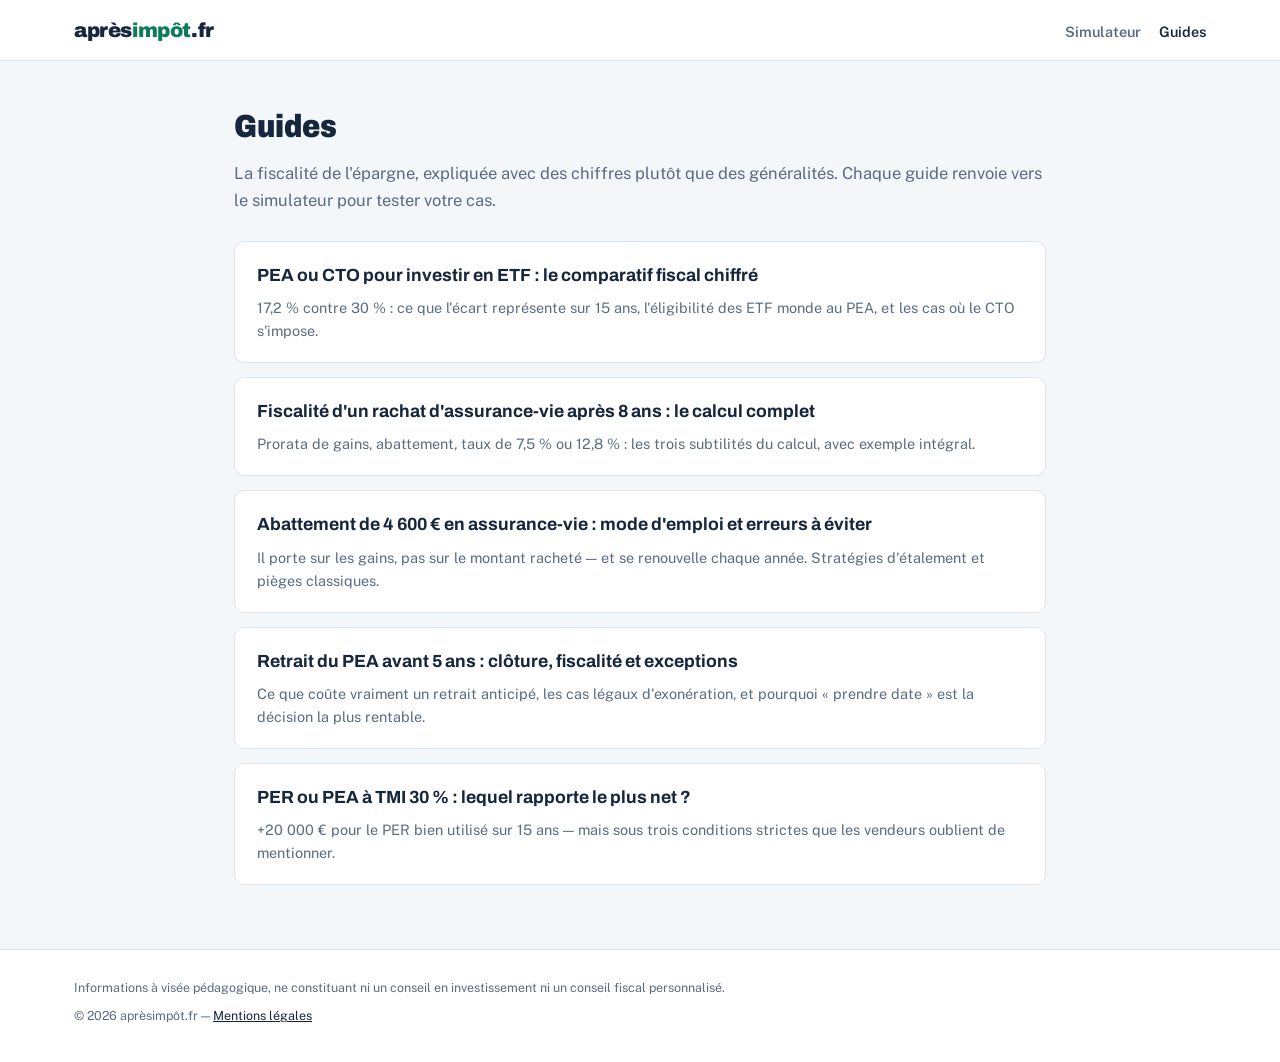
==== guides/index.html @ abb74b87 "Add files via upload" ====
<!DOCTYPE html>
<html lang="fr">
<head>
<meta charset="UTF-8"><meta name="viewport" content="width=device-width, initial-scale=1.0">
<title>Guides fiscalité de l'épargne : PEA, assurance-vie, CTO, PER — aprèsimpôt.fr</title>
<meta name="description" content="Guides pratiques et chiffrés sur la fiscalité des enveloppes d'épargne françaises : rachats d'assurance-vie, abattements, retraits PEA, arbitrage PER/PEA.">
<link rel="canonical" href="https://www.apresimpot.fr/guides/">
<link rel="preconnect" href="https://fonts.googleapis.com"><link rel="preconnect" href="https://fonts.gstatic.com" crossorigin>
<link href="https://fonts.googleapis.com/css2?family=Archivo:wdth,wght@62..125,400..900&family=Public+Sans:wght@400;500;600&family=Spline+Sans+Mono:wght@400;500;700&display=swap" rel="stylesheet">
<link rel="stylesheet" href="../style.css">
</head>
<body>
<header><div class="header-in">
  <a class="logo" href="../index.html">après<span class="net-word">impôt</span>.fr</a>
  <nav class="main"><a href="../index.html">Simulateur</a><a href="index.html" aria-current="page">Guides</a></nav>
</div></header>

<main class="guide-list">
<h1>Guides</h1>
<p>La fiscalité de l'épargne, expliquée avec des chiffres plutôt que des généralités. Chaque guide renvoie vers le simulateur pour tester votre cas.</p>

<div class="guide-card">
<a href="pea-ou-cto-etf.html">PEA ou CTO pour investir en ETF : le comparatif fiscal chiffré</a>
<p>17,2 % contre 30 % : ce que l'écart représente sur 15 ans, l'éligibilité des ETF monde au PEA, et les cas où le CTO s'impose.</p>
</div>

<div class="guide-card">
<a href="fiscalite-rachat-assurance-vie-8-ans.html">Fiscalité d'un rachat d'assurance-vie après 8 ans : le calcul complet</a>
<p>Prorata de gains, abattement, taux de 7,5 % ou 12,8 % : les trois subtilités du calcul, avec exemple intégral.</p>
</div>

<div class="guide-card">
<a href="abattement-4600-assurance-vie.html">Abattement de 4 600 € en assurance-vie : mode d'emploi et erreurs à éviter</a>
<p>Il porte sur les gains, pas sur le montant racheté — et se renouvelle chaque année. Stratégies d'étalement et pièges classiques.</p>
</div>

<div class="guide-card">
<a href="retrait-pea-avant-5-ans.html">Retrait du PEA avant 5 ans : clôture, fiscalité et exceptions</a>
<p>Ce que coûte vraiment un retrait anticipé, les cas légaux d'exonération, et pourquoi « prendre date » est la décision la plus rentable.</p>
</div>

<div class="guide-card">
<a href="per-ou-pea-tmi-30.html">PER ou PEA à TMI 30 % : lequel rapporte le plus net ?</a>
<p>+20 000 € pour le PER bien utilisé sur 15 ans — mais sous trois conditions strictes que les vendeurs oublient de mentionner.</p>
</div>
</main>

<footer><div class="footer-in">
<p>Informations à visée pédagogique, ne constituant ni un conseil en investissement ni un conseil fiscal personnalisé.</p>
<p>© 2026 aprèsimpôt.fr — <a href="../mentions-legales.html">Mentions légales</a></p>
</div></footer>
</body>
</html>
---- style.css ----
:root{
  --ink:#16263D;--paper:#F4F7FA;--card:#FFFFFF;--net:#0E7C5B;--tax:#B23A2F;
  --line:#DCE4EC;--muted:#5B6B80;--radius:10px;
}
*{box-sizing:border-box;margin:0;padding:0}
body{font-family:'Public Sans',system-ui,sans-serif;background:var(--paper);color:var(--ink);line-height:1.6;font-size:16.5px}
a{color:var(--ink)}
:focus-visible{outline:3px solid var(--ink);outline-offset:2px;border-radius:4px}
.mono{font-family:'Spline Sans Mono',monospace;font-variant-numeric:tabular-nums}
header{border-bottom:1px solid var(--line);background:var(--card)}
.header-in{max-width:1180px;margin:0 auto;padding:14px 24px;display:flex;align-items:baseline;justify-content:space-between;gap:16px;flex-wrap:wrap}
.logo{font-family:'Archivo',sans-serif;font-weight:900;font-size:1.25rem;letter-spacing:-.02em;text-decoration:none}
.logo .net-word{color:var(--net)}
nav.main a{font-size:.9rem;font-weight:600;text-decoration:none;margin-left:18px;color:var(--muted)}
nav.main a:hover,nav.main a[aria-current]{color:var(--ink)}
main.article{max-width:760px;margin:0 auto;padding:40px 24px 0}
.crumb{font-size:.8rem;color:var(--muted);margin-bottom:18px}
.crumb a{color:var(--muted)}
main.article h1{font-family:'Archivo',sans-serif;font-weight:900;font-stretch:85%;font-size:clamp(1.7rem,4vw,2.4rem);letter-spacing:-.02em;line-height:1.12;margin-bottom:10px}
.meta{font-size:.82rem;color:var(--muted);margin-bottom:26px}
main.article h2{font-family:'Archivo',sans-serif;font-weight:800;font-size:1.35rem;margin:34px 0 12px}
main.article h3{font-family:'Archivo',sans-serif;font-weight:700;font-size:1.05rem;margin:22px 0 8px}
main.article p{margin-bottom:14px;color:#26364C}
main.article p strong{color:var(--ink)}
main.article ul,main.article ol{margin:0 0 14px 22px;color:#26364C}
main.article li{margin-bottom:6px}
.example{background:var(--card);border:1px solid var(--line);border-left:4px solid var(--net);border-radius:var(--radius);padding:16px 20px;margin:18px 0}
.example .ex-title{font-weight:700;font-size:.85rem;text-transform:uppercase;letter-spacing:.05em;color:var(--net);margin-bottom:8px}
.example table{width:100%;border-collapse:collapse;font-size:.9rem}
.example td{padding:4px 0;border-bottom:1px solid var(--paper)}
.example td:last-child{text-align:right;font-family:'Spline Sans Mono',monospace}
.example tr.t-net td{font-weight:700}
.example tr.t-tax td{color:var(--tax)}
.cta{background:var(--ink);color:#fff;border-radius:var(--radius);padding:22px 24px;margin:30px 0;display:flex;justify-content:space-between;align-items:center;gap:16px;flex-wrap:wrap}
.cta p{color:#fff;margin:0;font-weight:600}
.cta small{display:block;font-weight:400;opacity:.75}
.cta a{background:#fff;color:var(--ink);text-decoration:none;font-weight:700;padding:10px 18px;border-radius:7px;white-space:nowrap}
.related{border-top:1px solid var(--line);margin-top:40px;padding-top:20px}
.related h2{margin-top:0}
.related a{display:block;margin-bottom:8px;font-weight:600;font-size:.95rem}
footer{margin-top:64px;border-top:1px solid var(--line);background:var(--card)}
.footer-in{max-width:1180px;margin:0 auto;padding:28px 24px;font-size:.78rem;color:var(--muted)}
.footer-in p{margin-bottom:8px;max-width:90ch}
/* listing guides */
.guide-list{max-width:860px;margin:0 auto;padding:40px 24px 0}
.guide-list h1{font-family:'Archivo',sans-serif;font-weight:900;font-stretch:85%;font-size:2rem;margin-bottom:8px}
.guide-list>p{color:var(--muted);margin-bottom:28px}
.guide-card{background:var(--card);border:1px solid var(--line);border-radius:var(--radius);padding:20px 22px;margin-bottom:14px}
.guide-card a{font-family:'Archivo',sans-serif;font-weight:700;font-size:1.1rem;text-decoration:none}
.guide-card a:hover{text-decoration:underline}
.guide-card p{font-size:.9rem;color:var(--muted);margin-top:6px}
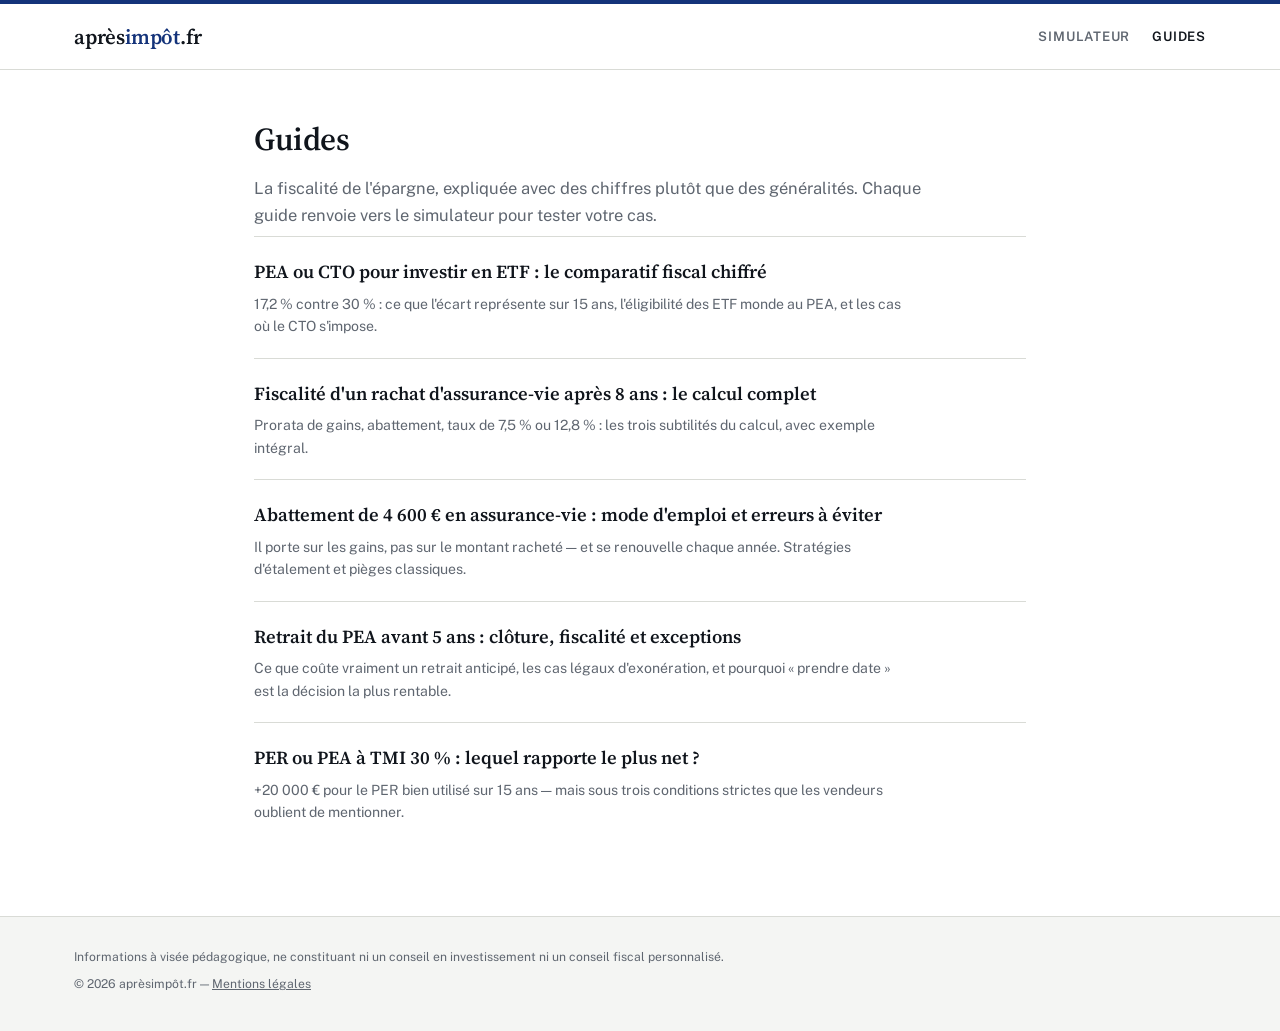
==== commit 62886a17: "refonte design guides" ====
--- a/guides/index.html
+++ b/guides/index.html
@@ -6,7 +6,7 @@
 <meta name="description" content="Guides pratiques et chiffrés sur la fiscalité des enveloppes d'épargne françaises : rachats d'assurance-vie, abattements, retraits PEA, arbitrage PER/PEA.">
 <link rel="canonical" href="https://www.apresimpot.fr/guides/">
 <link rel="preconnect" href="https://fonts.googleapis.com"><link rel="preconnect" href="https://fonts.gstatic.com" crossorigin>
-<link href="https://fonts.googleapis.com/css2?family=Archivo:wdth,wght@62..125,400..900&family=Public+Sans:wght@400;500;600&family=Spline+Sans+Mono:wght@400;500;700&display=swap" rel="stylesheet">
+<link href="https://fonts.googleapis.com/css2?family=Source+Serif+4:opsz,wght@8..60,600&family=Public+Sans:wght@400;500;600;700&family=Spline+Sans+Mono:wght@400;500;700&display=swap" rel="stylesheet">
 <link rel="stylesheet" href="../style.css">
 </head>
 <body>
--- a/style.css
+++ b/style.css
@@ -1,51 +1,128 @@
+/* ============================================================
+   apresimpot.fr — système de design "avis d'imposition"
+   Encre / bleu administratif / brique. Filets, pas d'ombres.
+   ============================================================ */
 :root{
-  --ink:#16263D;--paper:#F4F7FA;--card:#FFFFFF;--net:#0E7C5B;--tax:#B23A2F;
-  --line:#DCE4EC;--muted:#5B6B80;--radius:10px;
+  --encre:#10151C;
+  --bleu:#14337A;
+  --bleu-pale:#EDF0F7;
+  --brique:#8C2F22;
+  --brique-pale:#F6EDEB;
+  --papier:#FFFFFF;
+  --trame:#F4F5F3;
+  --trait:#D9DBD6;
+  --trait-fort:#A8ACA5;
+  --gris:#5F6670;
+  --capital:#C6C9C3;
+  --r:3px;
 }
 *{box-sizing:border-box;margin:0;padding:0}
-body{font-family:'Public Sans',system-ui,sans-serif;background:var(--paper);color:var(--ink);line-height:1.6;font-size:16.5px}
-a{color:var(--ink)}
-:focus-visible{outline:3px solid var(--ink);outline-offset:2px;border-radius:4px}
-.mono{font-family:'Spline Sans Mono',monospace;font-variant-numeric:tabular-nums}
-header{border-bottom:1px solid var(--line);background:var(--card)}
-.header-in{max-width:1180px;margin:0 auto;padding:14px 24px;display:flex;align-items:baseline;justify-content:space-between;gap:16px;flex-wrap:wrap}
-.logo{font-family:'Archivo',sans-serif;font-weight:900;font-size:1.25rem;letter-spacing:-.02em;text-decoration:none}
-.logo .net-word{color:var(--net)}
-nav.main a{font-size:.9rem;font-weight:600;text-decoration:none;margin-left:18px;color:var(--muted)}
-nav.main a:hover,nav.main a[aria-current]{color:var(--ink)}
-main.article{max-width:760px;margin:0 auto;padding:40px 24px 0}
-.crumb{font-size:.8rem;color:var(--muted);margin-bottom:18px}
-.crumb a{color:var(--muted)}
-main.article h1{font-family:'Archivo',sans-serif;font-weight:900;font-stretch:85%;font-size:clamp(1.7rem,4vw,2.4rem);letter-spacing:-.02em;line-height:1.12;margin-bottom:10px}
-.meta{font-size:.82rem;color:var(--muted);margin-bottom:26px}
-main.article h2{font-family:'Archivo',sans-serif;font-weight:800;font-size:1.35rem;margin:34px 0 12px}
-main.article h3{font-family:'Archivo',sans-serif;font-weight:700;font-size:1.05rem;margin:22px 0 8px}
-main.article p{margin-bottom:14px;color:#26364C}
-main.article p strong{color:var(--ink)}
-main.article ul,main.article ol{margin:0 0 14px 22px;color:#26364C}
+html{scroll-behavior:smooth}
+@media (prefers-reduced-motion:reduce){html{scroll-behavior:auto}*{transition:none!important;animation:none!important}}
+body{
+  font-family:'Public Sans',system-ui,sans-serif;
+  background:var(--papier);
+  color:var(--encre);
+  line-height:1.6;
+  font-size:16.5px;
+  -webkit-font-smoothing:antialiased;
+}
+a{color:var(--bleu)}
+:focus-visible{outline:2px solid var(--bleu);outline-offset:2px;border-radius:2px}
+.mono{font-family:'Spline Sans Mono',monospace;font-variant-numeric:tabular-nums;letter-spacing:-.01em}
+
+/* ---------- en-tête : bandeau institutionnel ---------- */
+body::before{content:"";display:block;height:4px;background:var(--bleu)}
+header{border-bottom:1px solid var(--trait);background:var(--papier)}
+.header-in{
+  max-width:1180px;margin:0 auto;padding:16px 24px;
+  display:flex;align-items:center;justify-content:space-between;gap:16px;flex-wrap:wrap;
+}
+.logo{
+  font-family:'Source Serif 4',Georgia,serif;font-weight:600;font-size:1.3rem;
+  letter-spacing:-.01em;text-decoration:none;color:var(--encre);
+}
+.logo .net-word{color:var(--bleu)}
+nav.main{display:flex;gap:22px;align-items:center}
+nav.main a{
+  font-size:.82rem;font-weight:600;text-decoration:none;color:var(--gris);
+  text-transform:uppercase;letter-spacing:.06em;
+}
+nav.main a:hover,nav.main a[aria-current]{color:var(--encre)}
+
+/* ---------- éditorial ---------- */
+main.article{max-width:720px;margin:0 auto;padding:44px 24px 0}
+.crumb{font-size:.75rem;color:var(--gris);margin-bottom:20px;text-transform:uppercase;letter-spacing:.05em}
+.crumb a{color:var(--gris)}
+main.article h1{
+  font-family:'Source Serif 4',Georgia,serif;font-weight:600;
+  font-size:clamp(1.75rem,3.6vw,2.35rem);letter-spacing:-.015em;line-height:1.18;margin-bottom:12px;
+}
+.meta{
+  font-size:.78rem;color:var(--gris);margin-bottom:30px;
+  padding-bottom:14px;border-bottom:1px solid var(--trait);
+}
+main.article h2{
+  font-family:'Source Serif 4',Georgia,serif;font-weight:600;font-size:1.4rem;
+  margin:38px 0 12px;letter-spacing:-.01em;
+}
+main.article h3{font-weight:700;font-size:1rem;margin:24px 0 8px;letter-spacing:-.005em}
+main.article p{margin-bottom:15px;color:#242A33}
+main.article p strong{color:var(--encre);font-weight:600}
+main.article ul,main.article ol{margin:0 0 15px 20px;color:#242A33}
 main.article li{margin-bottom:6px}
-.example{background:var(--card);border:1px solid var(--line);border-left:4px solid var(--net);border-radius:var(--radius);padding:16px 20px;margin:18px 0}
-.example .ex-title{font-weight:700;font-size:.85rem;text-transform:uppercase;letter-spacing:.05em;color:var(--net);margin-bottom:8px}
+
+/* encadré chiffré : traité comme un extrait d'avis */
+.example{
+  background:var(--trame);border:1px solid var(--trait);border-left:3px solid var(--bleu);
+  border-radius:var(--r);padding:16px 20px;margin:22px 0;
+}
+.example .ex-title{
+  font-weight:700;font-size:.72rem;text-transform:uppercase;letter-spacing:.09em;
+  color:var(--bleu);margin-bottom:10px;
+}
 .example table{width:100%;border-collapse:collapse;font-size:.9rem}
-.example td{padding:4px 0;border-bottom:1px solid var(--paper)}
-.example td:last-child{text-align:right;font-family:'Spline Sans Mono',monospace}
-.example tr.t-net td{font-weight:700}
-.example tr.t-tax td{color:var(--tax)}
-.cta{background:var(--ink);color:#fff;border-radius:var(--radius);padding:22px 24px;margin:30px 0;display:flex;justify-content:space-between;align-items:center;gap:16px;flex-wrap:wrap}
-.cta p{color:#fff;margin:0;font-weight:600}
-.cta small{display:block;font-weight:400;opacity:.75}
-.cta a{background:#fff;color:var(--ink);text-decoration:none;font-weight:700;padding:10px 18px;border-radius:7px;white-space:nowrap}
-.related{border-top:1px solid var(--line);margin-top:40px;padding-top:20px}
-.related h2{margin-top:0}
-.related a{display:block;margin-bottom:8px;font-weight:600;font-size:.95rem}
-footer{margin-top:64px;border-top:1px solid var(--line);background:var(--card)}
-.footer-in{max-width:1180px;margin:0 auto;padding:28px 24px;font-size:.78rem;color:var(--muted)}
-.footer-in p{margin-bottom:8px;max-width:90ch}
-/* listing guides */
-.guide-list{max-width:860px;margin:0 auto;padding:40px 24px 0}
-.guide-list h1{font-family:'Archivo',sans-serif;font-weight:900;font-stretch:85%;font-size:2rem;margin-bottom:8px}
-.guide-list>p{color:var(--muted);margin-bottom:28px}
-.guide-card{background:var(--card);border:1px solid var(--line);border-radius:var(--radius);padding:20px 22px;margin-bottom:14px}
-.guide-card a{font-family:'Archivo',sans-serif;font-weight:700;font-size:1.1rem;text-decoration:none}
-.guide-card a:hover{text-decoration:underline}
-.guide-card p{font-size:.9rem;color:var(--muted);margin-top:6px}
+.example td{padding:6px 0;border-bottom:1px solid var(--trait)}
+.example td:last-child{text-align:right;font-family:'Spline Sans Mono',monospace;font-variant-numeric:tabular-nums}
+.example tr.t-tax td{color:var(--brique)}
+.example tr.t-net td{font-weight:700;border-bottom:0;border-top:2px solid var(--encre);padding-top:8px}
+
+/* appel vers le simulateur */
+.cta{
+  border:1px solid var(--trait);border-top:3px solid var(--bleu);background:var(--trame);
+  border-radius:var(--r);padding:22px 24px;margin:34px 0;
+  display:flex;justify-content:space-between;align-items:center;gap:16px;flex-wrap:wrap;
+}
+.cta p{margin:0;font-weight:600;color:var(--encre)}
+.cta small{display:block;font-weight:400;color:var(--gris)}
+.cta a{
+  background:var(--bleu);color:#fff;text-decoration:none;font-weight:600;font-size:.9rem;
+  padding:11px 20px;border-radius:var(--r);white-space:nowrap;
+}
+.cta a:hover{background:var(--encre)}
+
+.related{border-top:1px solid var(--trait);margin-top:48px;padding-top:22px}
+.related h2{margin-top:0;font-size:1.1rem}
+.related a{display:block;margin-bottom:8px;font-weight:600;font-size:.92rem;text-decoration:none}
+.related a:hover{text-decoration:underline}
+
+/* ---------- pied ---------- */
+footer{margin-top:72px;border-top:1px solid var(--trait);background:var(--trame)}
+.footer-in{max-width:1180px;margin:0 auto;padding:30px 24px;font-size:.76rem;color:var(--gris)}
+.footer-in p{margin-bottom:8px;max-width:95ch}
+.footer-in a{color:var(--gris)}
+
+/* ---------- index des guides ---------- */
+.guide-list{max-width:820px;margin:0 auto;padding:44px 24px 0}
+.guide-list h1{
+  font-family:'Source Serif 4',Georgia,serif;font-weight:600;font-size:2rem;
+  letter-spacing:-.015em;margin-bottom:10px;
+}
+.guide-list>p{color:var(--gris);margin-bottom:8px;max-width:70ch}
+.guide-card{border-top:1px solid var(--trait);padding:20px 0}
+.guide-card a{
+  font-family:'Source Serif 4',Georgia,serif;font-weight:600;font-size:1.15rem;
+  text-decoration:none;color:var(--encre);
+}
+.guide-card a:hover{color:var(--bleu)}
+.guide-card p{font-size:.88rem;color:var(--gris);margin-top:6px;max-width:72ch}
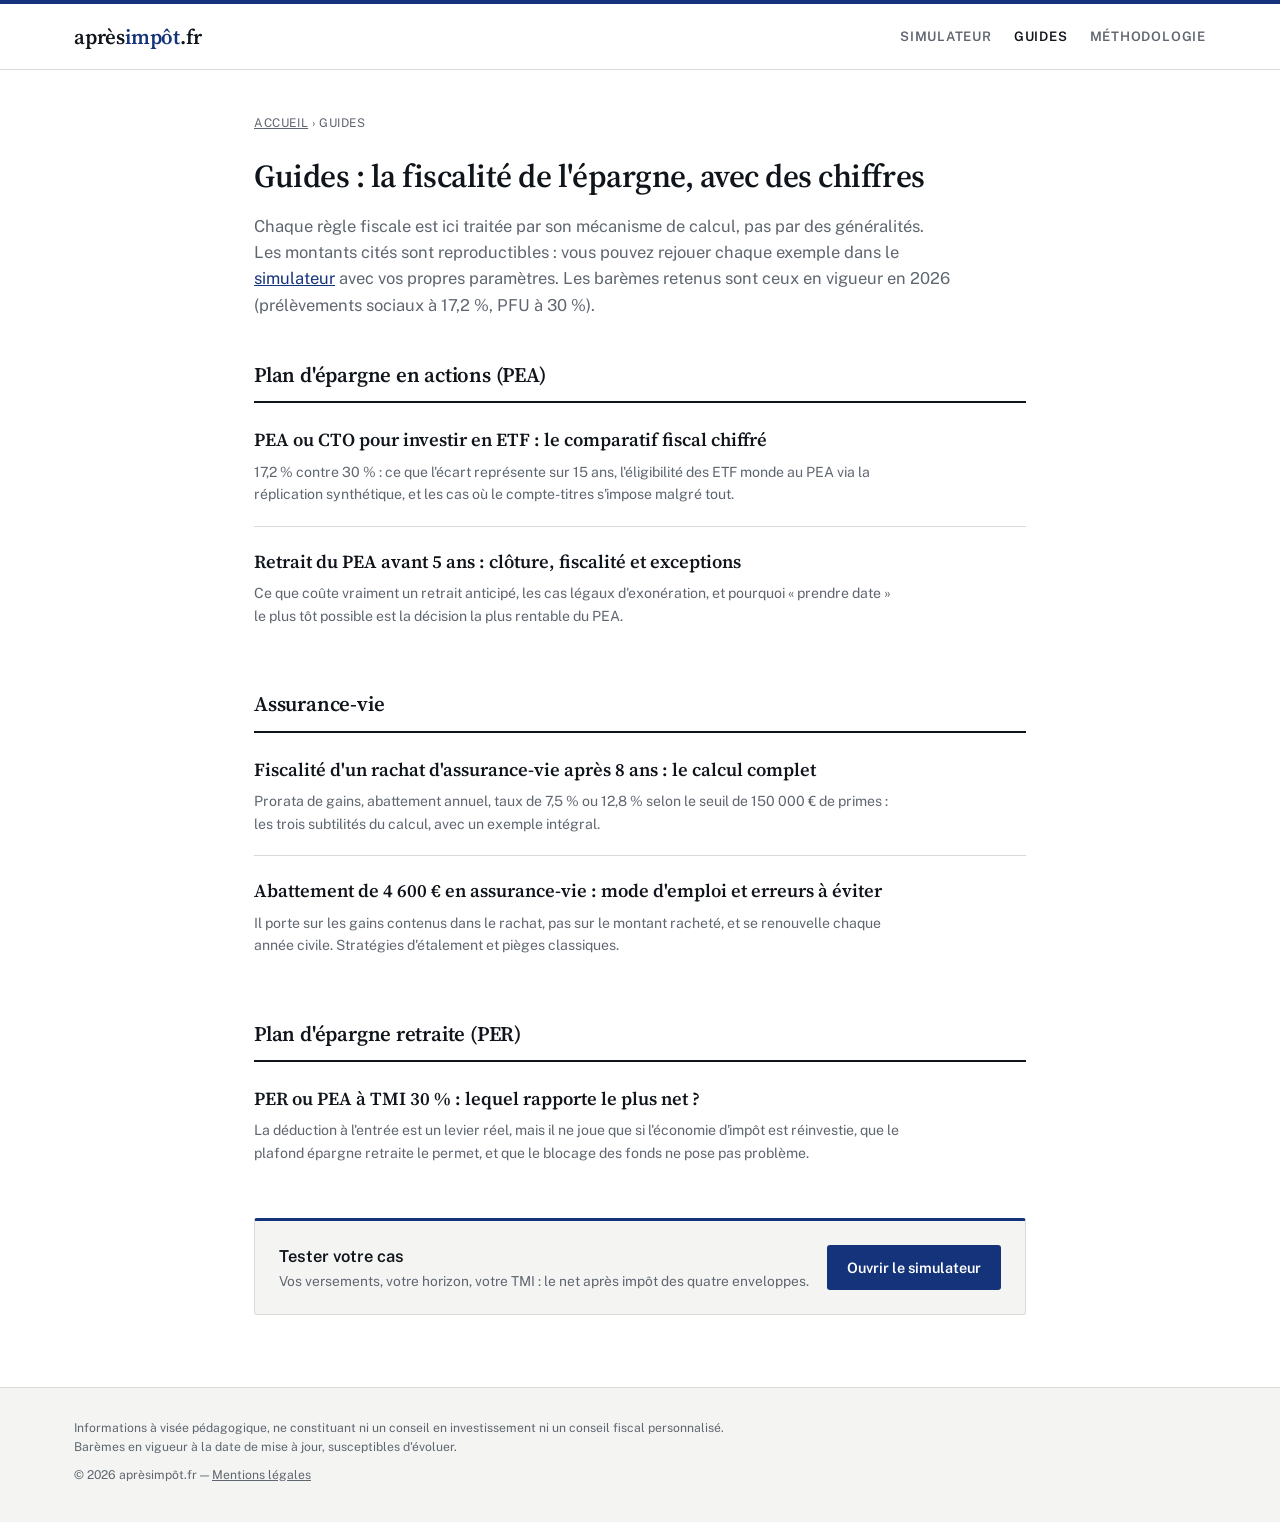
==== commit fb3289a1: "SEO guides" ====
--- a/guides/index.html
+++ b/guides/index.html
@@ -3,50 +3,79 @@
 <head>
 <meta charset="UTF-8"><meta name="viewport" content="width=device-width, initial-scale=1.0">
 <title>Guides fiscalité de l'épargne : PEA, assurance-vie, CTO, PER — aprèsimpôt.fr</title>
-<meta name="description" content="Guides pratiques et chiffrés sur la fiscalité des enveloppes d'épargne françaises : rachats d'assurance-vie, abattements, retraits PEA, arbitrage PER/PEA.">
+<meta name="description" content="Guides pratiques et chiffrés sur la fiscalité des enveloppes d'épargne françaises : rachats d'assurance-vie, abattement de 4 600 €, retraits PEA avant 5 ans, arbitrage PER/PEA à TMI 30 %.">
 <link rel="canonical" href="https://www.apresimpot.fr/guides/">
+<meta property="og:title" content="Guides : la fiscalité de l'épargne expliquée avec des chiffres">
+<meta property="og:description" content="PEA, assurance-vie, compte-titres, PER : les règles, les calculs et les pièges, guide par guide.">
+<meta property="og:type" content="website">
+<meta property="og:url" content="https://www.apresimpot.fr/guides/">
+<meta property="og:site_name" content="aprèsimpôt.fr">
+<meta property="og:locale" content="fr_FR">
+<meta name="twitter:card" content="summary">
+<meta name="twitter:title" content="Guides : la fiscalité de l'épargne expliquée avec des chiffres">
+<meta name="twitter:description" content="PEA, assurance-vie, compte-titres, PER : les règles, les calculs et les pièges.">
 <link rel="preconnect" href="https://fonts.googleapis.com"><link rel="preconnect" href="https://fonts.gstatic.com" crossorigin>
 <link href="https://fonts.googleapis.com/css2?family=Source+Serif+4:opsz,wght@8..60,600&family=Public+Sans:wght@400;500;600;700&family=Spline+Sans+Mono:wght@400;500;700&display=swap" rel="stylesheet">
 <link rel="stylesheet" href="../style.css">
+<script type="application/ld+json">
+{"@context":"https://schema.org","@type":"CollectionPage","name":"Guides — fiscalité de l'épargne","description":"Guides chiffrés sur la fiscalité du PEA, de l'assurance-vie, du compte-titres et du PER.","inLanguage":"fr","url":"https://www.apresimpot.fr/guides/","isPartOf":{"@type":"WebSite","name":"aprèsimpôt.fr","url":"https://www.apresimpot.fr/"},"mainEntity":{"@type":"ItemList","itemListElement":[
+{"@type":"ListItem","position":1,"name":"PEA ou CTO pour investir en ETF : le comparatif fiscal chiffré","url":"https://www.apresimpot.fr/guides/pea-ou-cto-etf.html"},
+{"@type":"ListItem","position":2,"name":"Retrait du PEA avant 5 ans : clôture, fiscalité et exceptions","url":"https://www.apresimpot.fr/guides/retrait-pea-avant-5-ans.html"},
+{"@type":"ListItem","position":3,"name":"Fiscalité d'un rachat d'assurance-vie après 8 ans : le calcul complet","url":"https://www.apresimpot.fr/guides/fiscalite-rachat-assurance-vie-8-ans.html"},
+{"@type":"ListItem","position":4,"name":"Abattement de 4 600 € en assurance-vie : mode d'emploi et erreurs à éviter","url":"https://www.apresimpot.fr/guides/abattement-4600-assurance-vie.html"},
+{"@type":"ListItem","position":5,"name":"PER ou PEA à TMI 30 % : lequel rapporte le plus net ?","url":"https://www.apresimpot.fr/guides/per-ou-pea-tmi-30.html"}]}}
+</script>
+<script type="application/ld+json">
+{"@context":"https://schema.org","@type":"BreadcrumbList","itemListElement":[
+{"@type":"ListItem","position":1,"name":"Accueil","item":"https://www.apresimpot.fr/"},
+{"@type":"ListItem","position":2,"name":"Guides"}]}
+</script>
 </head>
 <body>
 <header><div class="header-in">
   <a class="logo" href="../index.html">après<span class="net-word">impôt</span>.fr</a>
-  <nav class="main"><a href="../index.html">Simulateur</a><a href="index.html" aria-current="page">Guides</a></nav>
+  <nav class="main"><a href="../index.html">Simulateur</a><a href="index.html" aria-current="page">Guides</a><a href="../index.html#methodologie">Méthodologie</a></nav>
 </div></header>
 
 <main class="guide-list">
-<h1>Guides</h1>
-<p>La fiscalité de l'épargne, expliquée avec des chiffres plutôt que des généralités. Chaque guide renvoie vers le simulateur pour tester votre cas.</p>
+<p class="crumb"><a href="../index.html">Accueil</a> › Guides</p>
+<h1>Guides : la fiscalité de l'épargne, avec des chiffres</h1>
+<p>Chaque règle fiscale est ici traitée par son mécanisme de calcul, pas par des généralités. Les montants cités sont reproductibles : vous pouvez rejouer chaque exemple dans le <a href="../index.html">simulateur</a> avec vos propres paramètres. Les barèmes retenus sont ceux en vigueur en 2026 (prélèvements sociaux à 17,2 %, PFU à 30 %).</p>
 
+<h2>Plan d'épargne en actions (PEA)</h2>
 <div class="guide-card">
 <a href="pea-ou-cto-etf.html">PEA ou CTO pour investir en ETF : le comparatif fiscal chiffré</a>
-<p>17,2 % contre 30 % : ce que l'écart représente sur 15 ans, l'éligibilité des ETF monde au PEA, et les cas où le CTO s'impose.</p>
+<p>17,2 % contre 30 % : ce que l'écart représente sur 15 ans, l'éligibilité des ETF monde au PEA via la réplication synthétique, et les cas où le compte-titres s'impose malgré tout.</p>
+</div>
+<div class="guide-card">
+<a href="retrait-pea-avant-5-ans.html">Retrait du PEA avant 5 ans : clôture, fiscalité et exceptions</a>
+<p>Ce que coûte vraiment un retrait anticipé, les cas légaux d'exonération, et pourquoi « prendre date » le plus tôt possible est la décision la plus rentable du PEA.</p>
 </div>
 
+<h2>Assurance-vie</h2>
 <div class="guide-card">
 <a href="fiscalite-rachat-assurance-vie-8-ans.html">Fiscalité d'un rachat d'assurance-vie après 8 ans : le calcul complet</a>
-<p>Prorata de gains, abattement, taux de 7,5 % ou 12,8 % : les trois subtilités du calcul, avec exemple intégral.</p>
+<p>Prorata de gains, abattement annuel, taux de 7,5 % ou 12,8 % selon le seuil de 150 000 € de primes : les trois subtilités du calcul, avec un exemple intégral.</p>
+</div>
+<div class="guide-card">
+<a href="abattement-4600-assurance-vie.html">Abattement de 4 600 € en assurance-vie : mode d'emploi et erreurs à éviter</a>
+<p>Il porte sur les gains contenus dans le rachat, pas sur le montant racheté, et se renouvelle chaque année civile. Stratégies d'étalement et pièges classiques.</p>
 </div>
 
+<h2>Plan d'épargne retraite (PER)</h2>
 <div class="guide-card">
-<a href="abattement-4600-assurance-vie.html">Abattement de 4 600 € en assurance-vie : mode d'emploi et erreurs à éviter</a>
-<p>Il porte sur les gains, pas sur le montant racheté — et se renouvelle chaque année. Stratégies d'étalement et pièges classiques.</p>
+<a href="per-ou-pea-tmi-30.html">PER ou PEA à TMI 30 % : lequel rapporte le plus net ?</a>
+<p>La déduction à l'entrée est un levier réel, mais il ne joue que si l'économie d'impôt est réinvestie, que le plafond épargne retraite le permet, et que le blocage des fonds ne pose pas problème.</p>
 </div>
 
-<div class="guide-card">
-<a href="retrait-pea-avant-5-ans.html">Retrait du PEA avant 5 ans : clôture, fiscalité et exceptions</a>
-<p>Ce que coûte vraiment un retrait anticipé, les cas légaux d'exonération, et pourquoi « prendre date » est la décision la plus rentable.</p>
-</div>
-
-<div class="guide-card">
-<a href="per-ou-pea-tmi-30.html">PER ou PEA à TMI 30 % : lequel rapporte le plus net ?</a>
-<p>+20 000 € pour le PER bien utilisé sur 15 ans — mais sous trois conditions strictes que les vendeurs oublient de mentionner.</p>
+<div class="cta">
+  <p>Tester votre cas<small>Vos versements, votre horizon, votre TMI : le net après impôt des quatre enveloppes.</small></p>
+  <a href="../index.html">Ouvrir le simulateur</a>
 </div>
 </main>
 
 <footer><div class="footer-in">
-<p>Informations à visée pédagogique, ne constituant ni un conseil en investissement ni un conseil fiscal personnalisé.</p>
+<p>Informations à visée pédagogique, ne constituant ni un conseil en investissement ni un conseil fiscal personnalisé. Barèmes en vigueur à la date de mise à jour, susceptibles d'évoluer.</p>
 <p>© 2026 aprèsimpôt.fr — <a href="../mentions-legales.html">Mentions légales</a></p>
 </div></footer>
 </body>
--- a/style.css
+++ b/style.css
@@ -29,7 +29,7 @@
 }
 a{color:var(--bleu)}
 :focus-visible{outline:2px solid var(--bleu);outline-offset:2px;border-radius:2px}
-.mono{font-family:'Spline Sans Mono',monospace;font-variant-numeric:tabular-nums;letter-spacing:-.01em}
+.mono{font-variant-numeric:tabular-nums}
 
 /* ---------- en-tête : bandeau institutionnel ---------- */
 body::before{content:"";display:block;height:4px;background:var(--bleu)}
@@ -126,3 +126,15 @@
 }
 .guide-card a:hover{color:var(--bleu)}
 .guide-card p{font-size:.88rem;color:var(--gris);margin-top:6px;max-width:72ch}
+
+/* montants : chiffres tabulaires, pas de monospace (l'espace fine U+202F
+   occupe une chasse pleine en monospace et creuse les nombres) */
+.example td:last-child{font-family:'Public Sans',system-ui,sans-serif;font-variant-numeric:tabular-nums;font-weight:500}
+
+/* index des guides : regroupement par enveloppe */
+.guide-list h2{
+  font-family:'Source Serif 4',Georgia,serif;font-weight:600;font-size:1.3rem;
+  letter-spacing:-.01em;margin:40px 0 2px;padding-bottom:10px;border-bottom:2px solid var(--encre);
+}
+.guide-list h2+.guide-card{border-top:0}
+.guide-list .crumb{margin-bottom:18px}
